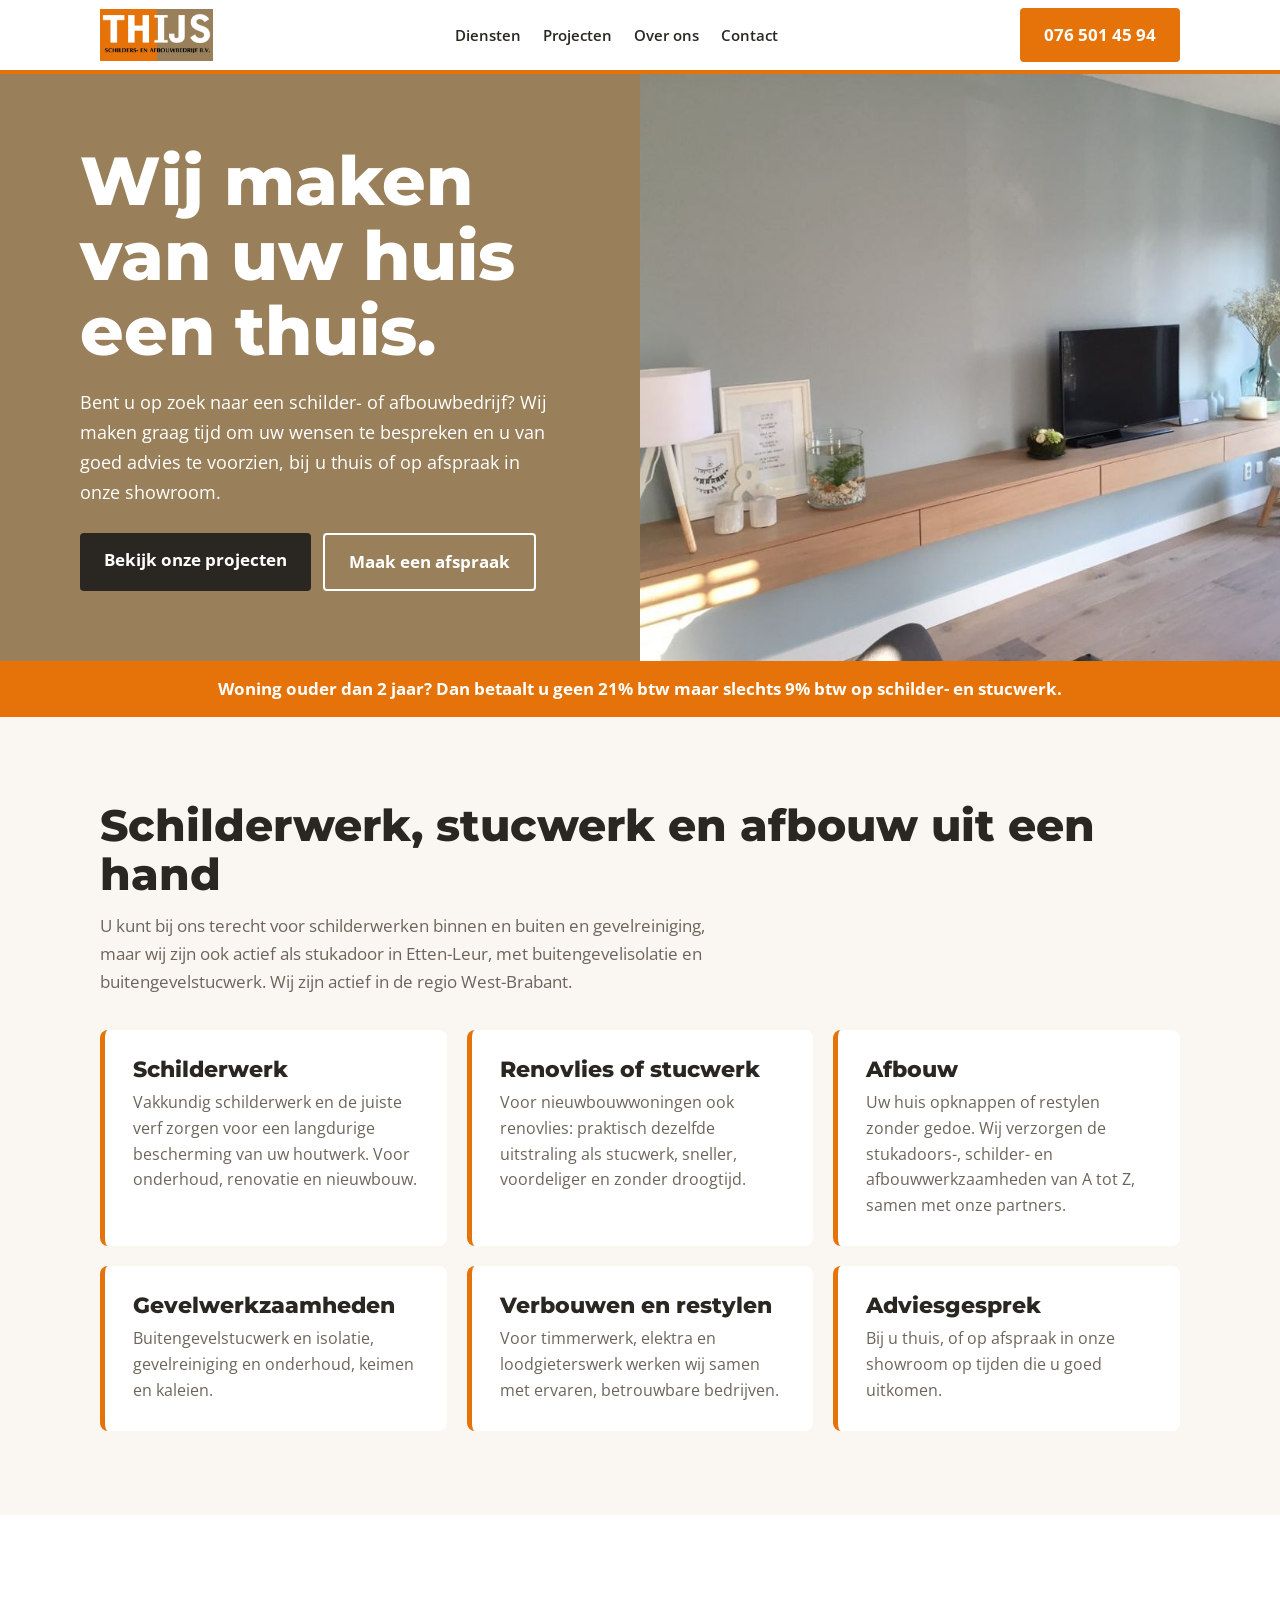
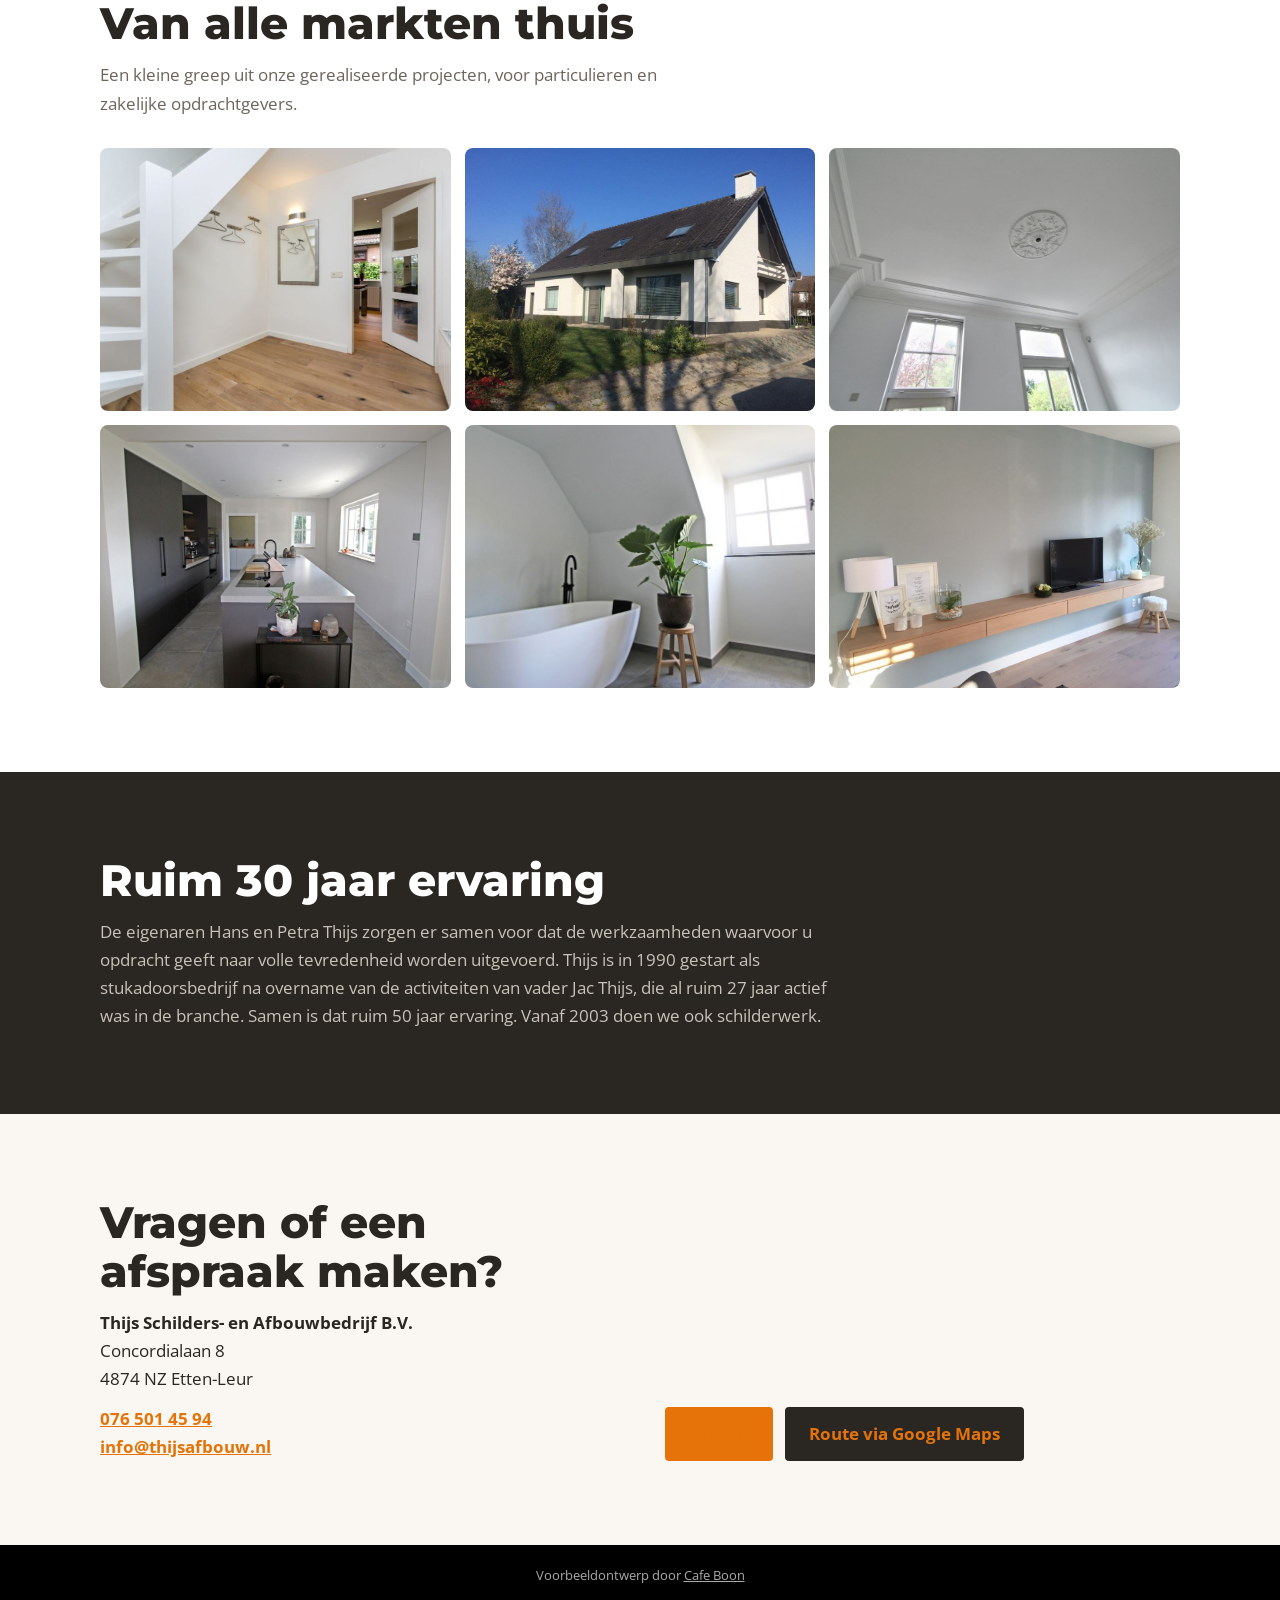
==== index.html @ b9b505c5 "Voorbeeldwebsite voor Thijs Schilders- en Afbouwbedrijf" ====
<!doctype html>
<html lang="nl">
<head>
<meta charset="utf-8">
<meta name="viewport" content="width=device-width,initial-scale=1">
<title>Thijs Schilders- en Afbouwbedrijf | Schilder en stukadoor in Etten-Leur</title>
<meta name="description" content="Thijs Schilders- en Afbouwbedrijf in Etten-Leur: schilderwerk, renovlies en stucwerk, afbouw en gevelwerkzaamheden in West-Brabant. Ruim 30 jaar ervaring. Bel 076 501 45 94.">
<meta name="robots" content="noindex">
<meta property="og:title" content="Thijs Schilders- en Afbouwbedrijf, Etten-Leur">
<meta property="og:description" content="Wij maken van uw huis een thuis. Schilderwerk, stucwerk en afbouw in West-Brabant.">
<meta property="og:image" content="https://thijsafbouw.cafeboon.com/images/og.jpg">
<link rel="icon" href="images/favicon.png">
<link rel="preconnect" href="https://fonts.googleapis.com"><link rel="preconnect" href="https://fonts.gstatic.com" crossorigin>
<link href="https://fonts.googleapis.com/css2?family=Montserrat:wght@800&family=Open+Sans:wght@400;600;700&display=swap" rel="stylesheet">
<link rel="stylesheet" href="style.css">
</head>
<body>
<div class="top"><div class="in"><a href="#"><img src="images/logo.png" alt="Thijs Schilders- en Afbouwbedrijf" width="113" height="52"></a>
<nav><a href="#diensten">Diensten</a><a href="#projecten">Projecten</a><a href="#over">Over ons</a><a href="#contact">Contact</a></nav>
<a class="btn" href="tel:+31765014594">076 501 45 94</a></div></div>

<div class="hero">
<div class="t"><h1>Wij maken van uw huis een thuis.</h1>
<p>Bent u op zoek naar een schilder- of afbouwbedrijf? Wij maken graag tijd om uw wensen te bespreken en u van goed advies te voorzien, bij u thuis of op afspraak in onze showroom.</p>
<div class="row"><a class="btn d" href="#projecten">Bekijk onze projecten</a><a class="btn o" href="#contact">Maak een afspraak</a></div></div>
<img src="images/woonkamer.jpg" alt="Woonkamer afgewerkt door Thijs Afbouw" width="1000" height="750">
</div>
<div class="btw">Woning ouder dan 2 jaar? Dan betaalt u geen 21% btw maar slechts 9% btw op schilder- en stucwerk.</div>

<section id="diensten"><div class="wrap">
<h2>Schilderwerk, stucwerk en afbouw uit een hand</h2>
<p class="lead">U kunt bij ons terecht voor schilderwerken binnen en buiten en gevelreiniging, maar wij zijn ook actief als stukadoor in Etten-Leur, met buitengevelisolatie en buitengevelstucwerk. Wij zijn actief in de regio West-Brabant.</p>
<div class="svc">
<div><h3>Schilderwerk</h3><p>Vakkundig schilderwerk en de juiste verf zorgen voor een langdurige bescherming van uw houtwerk. Voor onderhoud, renovatie en nieuwbouw.</p></div>
<div><h3>Renovlies of stucwerk</h3><p>Voor nieuwbouwwoningen ook renovlies: praktisch dezelfde uitstraling als stucwerk, sneller, voordeliger en zonder droogtijd.</p></div>
<div><h3>Afbouw</h3><p>Uw huis opknappen of restylen zonder gedoe. Wij verzorgen de stukadoors-, schilder- en afbouwwerkzaamheden van A tot Z, samen met onze partners.</p></div>
<div><h3>Gevelwerkzaamheden</h3><p>Buitengevelstucwerk en isolatie, gevelreiniging en onderhoud, keimen en kaleien.</p></div>
<div><h3>Verbouwen en restylen</h3><p>Voor timmerwerk, elektra en loodgieterswerk werken wij samen met ervaren, betrouwbare bedrijven.</p></div>
<div><h3>Adviesgesprek</h3><p>Bij u thuis, of op afspraak in onze showroom op tijden die u goed uitkomen.</p></div>
</div></div></section>

<section id="projecten" style="background:#fff"><div class="wrap">
<h2>Van alle markten thuis</h2>
<p class="lead">Een kleine greep uit onze gerealiseerde projecten, voor particulieren en zakelijke opdrachtgevers.</p>
<div class="gal">
<img src="images/huis.jpg" alt="Woning met buitenwerk door Thijs Afbouw" loading="lazy">
<img src="images/hal.jpg" alt="Hal en trap, schilderwerk" loading="lazy">
<img src="images/plafond.jpg" alt="Plafond met sierrozet en lijstwerk" loading="lazy">
<img src="images/keuken.jpg" alt="Keuken met afgewerkte wanden" loading="lazy">
<img src="images/badkamer.jpg" alt="Badkamer onder het schuine dak" loading="lazy">
<img src="images/woonkamer.jpg" alt="Woonkamer met gestuukte wand" loading="lazy">
</div></div></section>

<section id="over" class="dark"><div class="wrap">
<h2>Ruim 30 jaar ervaring</h2>
<p class="lead" style="max-width:760px">De eigenaren Hans en Petra Thijs zorgen er samen voor dat de werkzaamheden waarvoor u opdracht geeft naar volle tevredenheid worden uitgevoerd. Thijs is in 1990 gestart als stukadoorsbedrijf na overname van de activiteiten van vader Jac Thijs, die al ruim 27 jaar actief was in de branche. Samen is dat ruim 50 jaar ervaring. Vanaf 2003 doen we ook schilderwerk.</p>
</div></section>

<section id="contact" class="contact"><div class="wrap g">
<div><h2>Vragen of een afspraak maken?</h2><p style="margin-top:12px"><b>Thijs Schilders- en Afbouwbedrijf B.V.</b><br>Concordialaan 8<br>4874 NZ Etten-Leur</p>
<p style="margin-top:12px"><a href="tel:+31765014594">076 501 45 94</a><br><a href="mailto:info@thijsafbouw.nl">info@thijsafbouw.nl</a></p></div>
<div style="align-self:end"><a class="btn" href="tel:+31765014594">Bel ons</a> &nbsp; <a class="btn d" href="https://www.google.com/maps/search/?api=1&query=Concordialaan+8+4874+NZ+Etten-Leur">Route via Google Maps</a></div>
</div></section>
<footer>Voorbeeldontwerp door <a href="https://cafeboon.com">Cafe Boon</a></footer>
</body></html>
---- style.css ----
:root{--o:#e57309;--t:#99805b;--k:#2a2622;--w:#faf7f2;--mut:#6d655b}
*{box-sizing:border-box;margin:0}
html{scroll-behavior:smooth}
body{background:var(--w);color:var(--k);font:17px/1.65 'Open Sans',system-ui,sans-serif}
img{display:block;max-width:100%}a{color:inherit}
h1,h2,h3{font-family:'Montserrat',sans-serif;font-weight:800;line-height:1.1}
.top{background:#fff;border-bottom:4px solid var(--o);position:sticky;top:0;z-index:10}
.top .in{max-width:1120px;margin:auto;padding:8px 20px;display:flex;align-items:center;justify-content:space-between;gap:16px}
.top img{height:52px;width:auto}
nav{display:flex;gap:22px;font-weight:600;font-size:15px}nav a{text-decoration:none}
.btn{display:inline-block;background:var(--o);color:#fff;font-weight:700;text-decoration:none;padding:13px 24px;border-radius:4px}
.btn.o{background:none;border:2px solid #fff}.btn.d{background:var(--k)}
.hero{display:grid;grid-template-columns:1fr 1fr;min-height:560px}
.hero .t{background:var(--t);color:#fff;padding:70px max(20px,calc((100vw - 1120px)/2)) 70px max(20px,calc((100vw - 1120px)/2))}
.hero h1{font-size:clamp(38px,6vw,68px);margin-bottom:20px}
.hero p{max-width:480px;font-size:18px;margin-bottom:26px}
.hero .row{display:flex;gap:12px;flex-wrap:wrap}
.hero img{width:100%;height:100%;object-fit:cover}
.btw{background:var(--o);color:#fff;text-align:center;padding:14px 20px;font-weight:700}
.wrap{max-width:1120px;margin:auto;padding:0 20px}
section{padding:84px 0}
h2{font-size:clamp(28px,4.4vw,44px);margin-bottom:14px}
.lead{color:var(--mut);max-width:620px}
.svc{display:grid;grid-template-columns:repeat(3,1fr);gap:20px;margin-top:34px}
.svc div{background:#fff;border-radius:8px;padding:28px;border-left:5px solid var(--o)}
.svc h3{font-size:22px;margin-bottom:8px}.svc p{font-size:15.5px;color:var(--mut)}
.gal{display:grid;grid-template-columns:repeat(3,1fr);gap:14px;margin-top:30px}
.gal img{width:100%;aspect-ratio:4/3;object-fit:cover;border-radius:8px}
.split{display:grid;grid-template-columns:1fr 1fr;gap:56px;align-items:center}
.split img{border-radius:8px;width:100%}
.dark{background:var(--k);color:#fff}.dark .lead{color:#c9c2b8}
.contact .g{display:grid;grid-template-columns:1fr 1fr;gap:50px}
.contact a{color:var(--o);font-weight:700}
footer{background:#000;color:#aaa;text-align:center;font-size:13px;padding:20px}footer a{color:#aaa}
@media(max-width:860px){nav{display:none}.hero{grid-template-columns:1fr}.hero img{height:300px}.hero .t{padding:50px 20px}.svc,.gal{grid-template-columns:1fr}.split,.contact .g{grid-template-columns:1fr;gap:30px}section{padding:56px 0}}
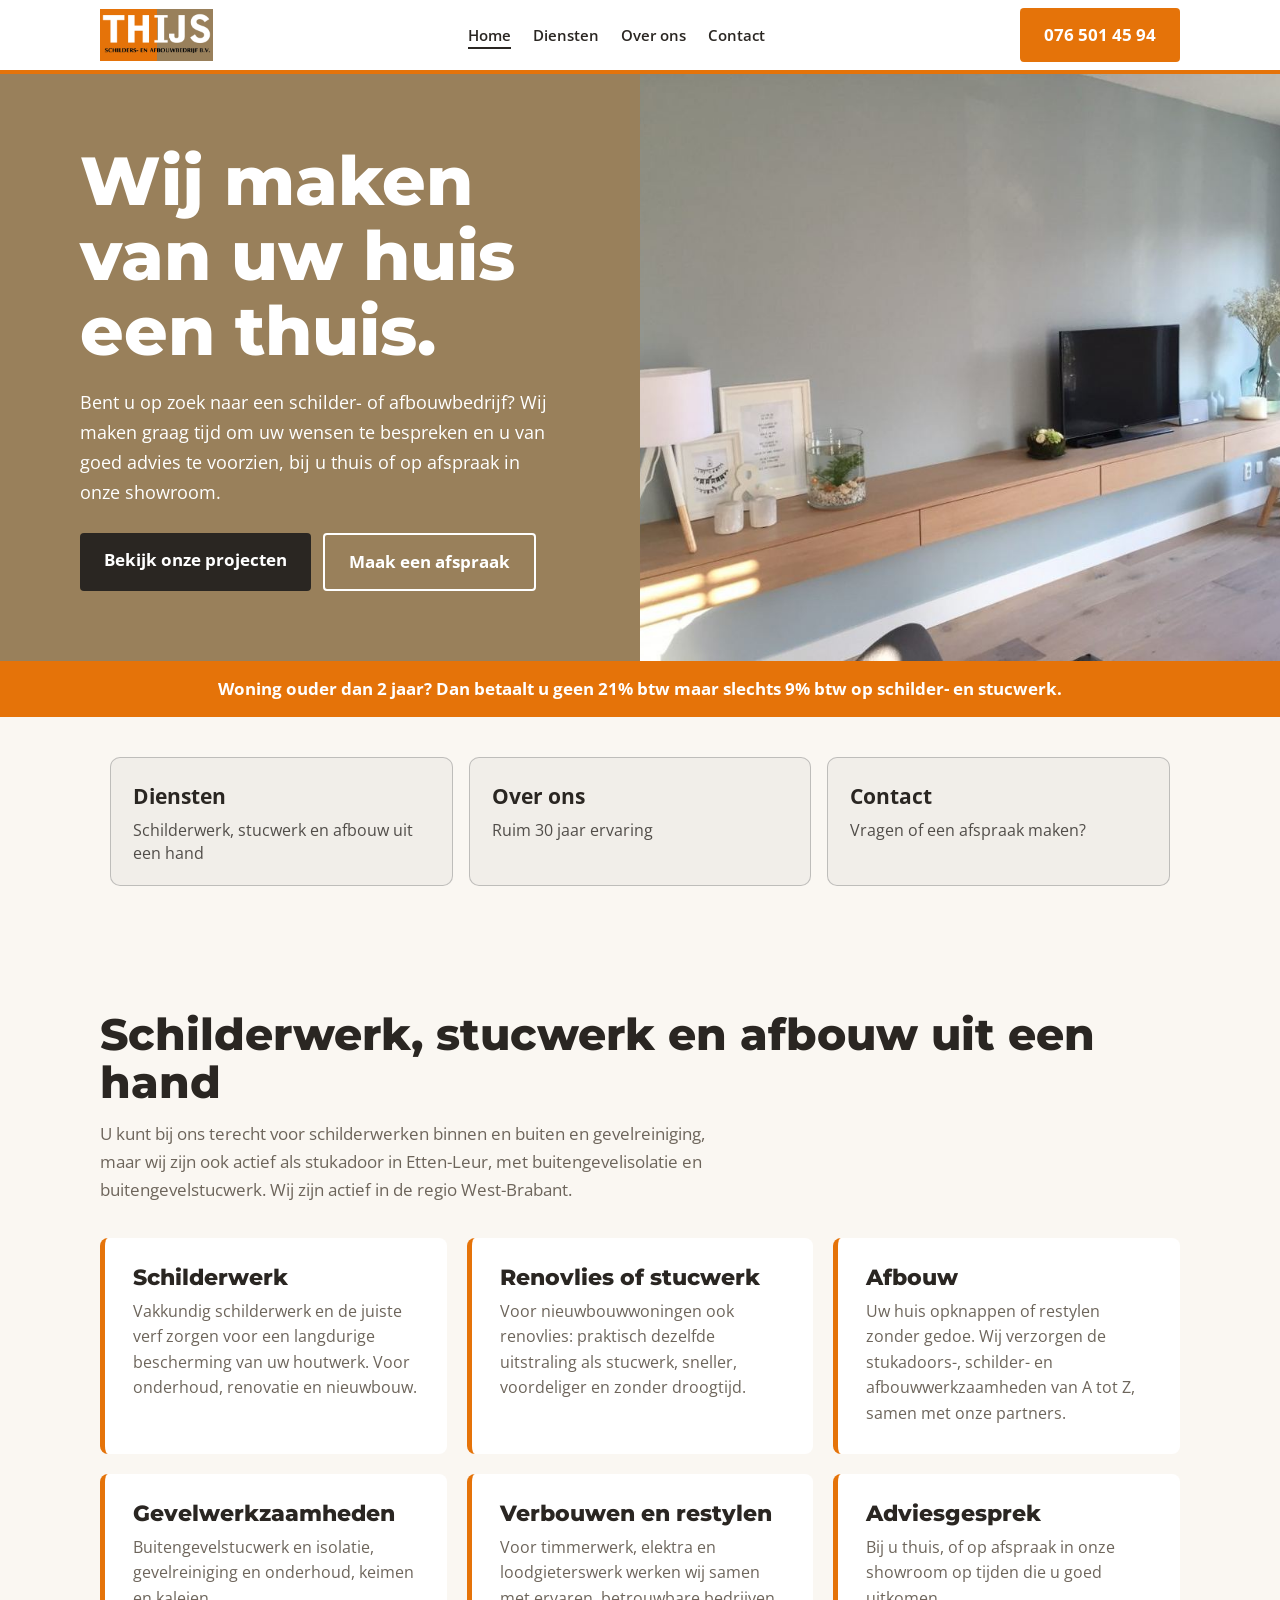
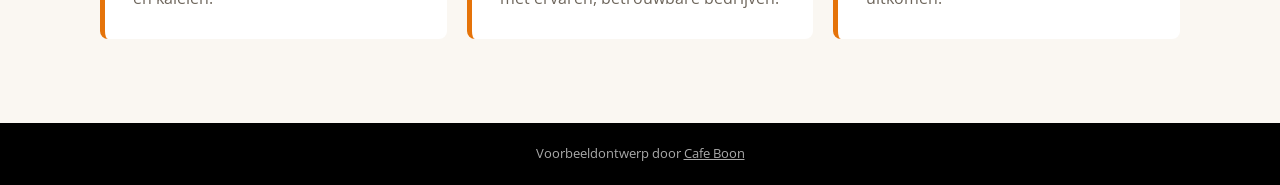
==== commit a526ea2d: "Website opgedeeld in meerdere pagina's" ====
--- a/index.html
+++ b/index.html
@@ -15,19 +15,19 @@
 <link rel="stylesheet" href="style.css">
 </head>
 <body>
-<div class="top"><div class="in"><a href="#"><img src="images/logo.png" alt="Thijs Schilders- en Afbouwbedrijf" width="113" height="52"></a>
-<nav><a href="#diensten">Diensten</a><a href="#projecten">Projecten</a><a href="#over">Over ons</a><a href="#contact">Contact</a></nav>
+<div class="top"><div class="in"><a href="index.html"><img alt="Thijs Schilders- en Afbouwbedrijf" height="52" src="images/logo.png" width="113"/></a>
+<nav><a aria-current="page" href="index.html">Home</a><a href="aanbod.html">Diensten</a><a href="over.html">Over ons</a><a href="contact.html">Contact</a></nav>
 <a class="btn" href="tel:+31765014594">076 501 45 94</a></div></div>
-
+<div aria-label="Pagina's" class="sn-bar" role="navigation"><a aria-current="page" class="sn-link" href="index.html">Home</a><a class="sn-link" href="aanbod.html">Diensten</a><a class="sn-link" href="over.html">Over ons</a><a class="sn-link" href="contact.html">Contact</a></div>
 <div class="hero">
 <div class="t"><h1>Wij maken van uw huis een thuis.</h1>
 <p>Bent u op zoek naar een schilder- of afbouwbedrijf? Wij maken graag tijd om uw wensen te bespreken en u van goed advies te voorzien, bij u thuis of op afspraak in onze showroom.</p>
-<div class="row"><a class="btn d" href="#projecten">Bekijk onze projecten</a><a class="btn o" href="#contact">Maak een afspraak</a></div></div>
-<img src="images/woonkamer.jpg" alt="Woonkamer afgewerkt door Thijs Afbouw" width="1000" height="750">
+<div class="row"><a class="btn d" href="aanbod.html#projecten">Bekijk onze projecten</a><a class="btn o" href="contact.html">Maak een afspraak</a></div></div>
+<img alt="Woonkamer afgewerkt door Thijs Afbouw" height="750" src="images/woonkamer.jpg" width="1000"/>
 </div>
 <div class="btw">Woning ouder dan 2 jaar? Dan betaalt u geen 21% btw maar slechts 9% btw op schilder- en stucwerk.</div>
-
-<section id="diensten"><div class="wrap">
+<div class="sn-cards"><a class="sn-card" href="aanbod.html"><strong>Diensten</strong><span>Schilderwerk, stucwerk en afbouw uit een hand</span></a><a class="sn-card" href="over.html"><strong>Over ons</strong><span>Ruim 30 jaar ervaring</span></a><a class="sn-card" href="contact.html"><strong>Contact</strong><span>Vragen of een afspraak maken?</span></a></div>
+<section><div class="wrap">
 <h2>Schilderwerk, stucwerk en afbouw uit een hand</h2>
 <p class="lead">U kunt bij ons terecht voor schilderwerken binnen en buiten en gevelreiniging, maar wij zijn ook actief als stukadoor in Etten-Leur, met buitengevelisolatie en buitengevelstucwerk. Wij zijn actief in de regio West-Brabant.</p>
 <div class="svc">
@@ -38,28 +38,5 @@
 <div><h3>Verbouwen en restylen</h3><p>Voor timmerwerk, elektra en loodgieterswerk werken wij samen met ervaren, betrouwbare bedrijven.</p></div>
 <div><h3>Adviesgesprek</h3><p>Bij u thuis, of op afspraak in onze showroom op tijden die u goed uitkomen.</p></div>
 </div></div></section>
-
-<section id="projecten" style="background:#fff"><div class="wrap">
-<h2>Van alle markten thuis</h2>
-<p class="lead">Een kleine greep uit onze gerealiseerde projecten, voor particulieren en zakelijke opdrachtgevers.</p>
-<div class="gal">
-<img src="images/huis.jpg" alt="Woning met buitenwerk door Thijs Afbouw" loading="lazy">
-<img src="images/hal.jpg" alt="Hal en trap, schilderwerk" loading="lazy">
-<img src="images/plafond.jpg" alt="Plafond met sierrozet en lijstwerk" loading="lazy">
-<img src="images/keuken.jpg" alt="Keuken met afgewerkte wanden" loading="lazy">
-<img src="images/badkamer.jpg" alt="Badkamer onder het schuine dak" loading="lazy">
-<img src="images/woonkamer.jpg" alt="Woonkamer met gestuukte wand" loading="lazy">
-</div></div></section>
-
-<section id="over" class="dark"><div class="wrap">
-<h2>Ruim 30 jaar ervaring</h2>
-<p class="lead" style="max-width:760px">De eigenaren Hans en Petra Thijs zorgen er samen voor dat de werkzaamheden waarvoor u opdracht geeft naar volle tevredenheid worden uitgevoerd. Thijs is in 1990 gestart als stukadoorsbedrijf na overname van de activiteiten van vader Jac Thijs, die al ruim 27 jaar actief was in de branche. Samen is dat ruim 50 jaar ervaring. Vanaf 2003 doen we ook schilderwerk.</p>
-</div></section>
-
-<section id="contact" class="contact"><div class="wrap g">
-<div><h2>Vragen of een afspraak maken?</h2><p style="margin-top:12px"><b>Thijs Schilders- en Afbouwbedrijf B.V.</b><br>Concordialaan 8<br>4874 NZ Etten-Leur</p>
-<p style="margin-top:12px"><a href="tel:+31765014594">076 501 45 94</a><br><a href="mailto:info@thijsafbouw.nl">info@thijsafbouw.nl</a></p></div>
-<div style="align-self:end"><a class="btn" href="tel:+31765014594">Bel ons</a> &nbsp; <a class="btn d" href="https://www.google.com/maps/search/?api=1&query=Concordialaan+8+4874+NZ+Etten-Leur">Route via Google Maps</a></div>
-</div></section>
 <footer>Voorbeeldontwerp door <a href="https://cafeboon.com">Cafe Boon</a></footer>
 </body></html>
--- a/style.css
+++ b/style.css
@@ -30,6 +30,20 @@
 .split img{border-radius:8px;width:100%}
 .dark{background:var(--k);color:#fff}.dark .lead{color:#c9c2b8}
 .contact .g{display:grid;grid-template-columns:1fr 1fr;gap:50px}
-.contact a{color:var(--o);font-weight:700}
+.contact a:not(.btn){color:var(--o);font-weight:700}
 footer{background:#000;color:#aaa;text-align:center;font-size:13px;padding:20px}footer a{color:#aaa}
 @media(max-width:860px){nav{display:none}.hero{grid-template-columns:1fr}.hero img{height:300px}.hero .t{padding:50px 20px}.svc,.gal{grid-template-columns:1fr}.split,.contact .g{grid-template-columns:1fr;gap:30px}section{padding:56px 0}}
+/* sitenav:start */
+.sn-bar{display:none;gap:6px;overflow-x:auto;white-space:nowrap;-webkit-overflow-scrolling:touch;padding:8px 12px;background:inherit;color:inherit;font:inherit;line-height:1.2;border-bottom:1px solid rgba(128,128,128,.35);box-sizing:border-box;max-width:100%}
+.sn-bar a.sn-link{flex:0 0 auto;padding:9px 15px;border-radius:999px;color:inherit;text-decoration:none;font-size:15px;font-weight:600;letter-spacing:0;text-transform:none;margin:0}
+.sn-bar a.sn-link[aria-current="page"]{background:rgba(128,128,128,.2);box-shadow:inset 0 -2px 0 currentColor}
+@media(max-width:860px){.sn-bar{display:flex}}
+nav a[aria-current="page"]:not(.cta):not(.btn):not(.call){text-decoration:underline;text-underline-offset:6px;text-decoration-thickness:2px}
+.sn-head{max-width:1100px;margin:0 auto;padding:40px 20px 0;box-sizing:border-box}
+.sn-head h1{margin:0;color:inherit;font-size:clamp(30px,5vw,46px);line-height:1.1}
+.sn-cards{max-width:1100px;margin:0 auto;padding:40px 20px;display:grid;grid-template-columns:repeat(auto-fit,minmax(230px,1fr));gap:16px;box-sizing:border-box}
+.sn-card{display:block;padding:20px 22px;border:1px solid rgba(128,128,128,.45);border-radius:10px;background:rgba(128,128,128,.07);color:inherit;text-decoration:none;min-width:0}
+.sn-card strong{display:block;font-size:1.25em;margin:0 0 6px;color:inherit}
+.sn-card span{display:block;opacity:.8;font-size:.95em;line-height:1.4}
+.sn-card:hover,.sn-card:focus-visible{border-color:currentColor}
+/* sitenav:end */
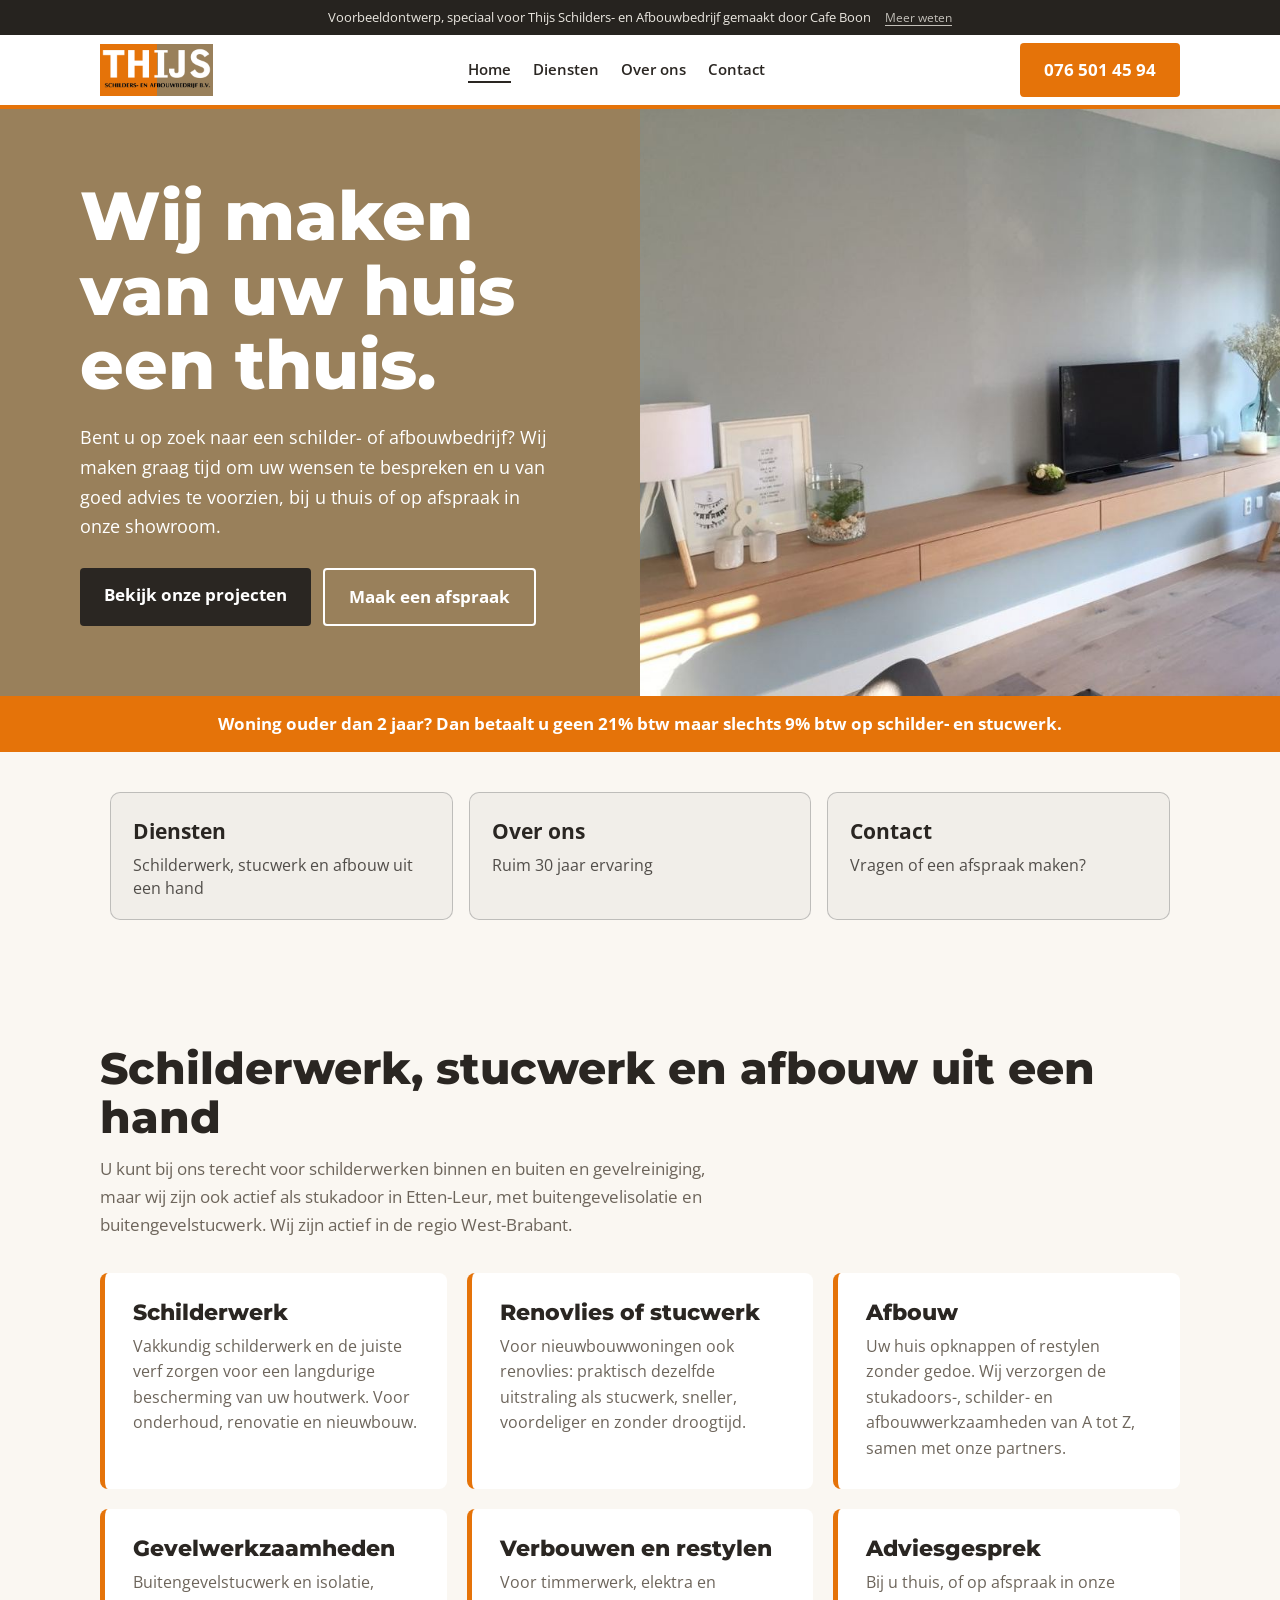
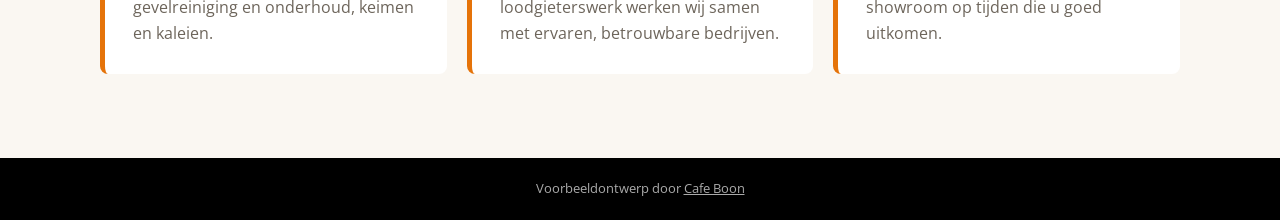
==== commit 70f2dd04: "Werkende formulieren voor afspraken en aanvragen" ====
--- a/index.html
+++ b/index.html
@@ -15,6 +15,7 @@
 <link rel="stylesheet" href="style.css">
 </head>
 <body>
+<div class="vb-banner" role="note"><span>Voorbeeldontwerp, speciaal voor Thijs Schilders- en Afbouwbedrijf gemaakt door Cafe Boon</span><a href="https://cafeboon.com">Meer weten</a></div>
 <div class="top"><div class="in"><a href="index.html"><img alt="Thijs Schilders- en Afbouwbedrijf" height="52" src="images/logo.png" width="113"/></a>
 <nav><a aria-current="page" href="index.html">Home</a><a href="aanbod.html">Diensten</a><a href="over.html">Over ons</a><a href="contact.html">Contact</a></nav>
 <a class="btn" href="tel:+31765014594">076 501 45 94</a></div></div>
--- a/style.css
+++ b/style.css
@@ -47,3 +47,31 @@
 .sn-card span{display:block;opacity:.8;font-size:.95em;line-height:1.4}
 .sn-card:hover,.sn-card:focus-visible{border-color:currentColor}
 /* sitenav:end */
+/* voorbeeld-formulier:start */
+@layer sn{.sn-form button.btn{border:0;font:inherit;cursor:pointer;line-height:1.2}}
+.sn-formsec{padding:36px 0 72px}
+.sn-formwrap{max-width:1100px;margin:0 auto;padding:0 20px;box-sizing:border-box}
+.sn-formwrap>h2{margin:0 0 12px}
+.sn-formwrap>.sn-lead,.sn-formwrap>.sn-form,.sn-formwrap>.sn-done{max-width:720px}
+.sn-formwrap .sn-lead{margin:0 0 24px;opacity:.85}
+.sn-form{display:grid;grid-template-columns:1fr 1fr;gap:16px}
+.sn-field{display:flex;flex-direction:column;gap:6px;min-width:0;text-align:left}
+.sn-field.full{grid-column:1/-1}
+.sn-field label{font-size:14px;font-weight:600}
+.sn-field input,.sn-field select,.sn-field textarea{font:inherit;font-size:16px;line-height:1.4;color:inherit;background:rgba(128,128,128,.12);border:1px solid rgba(128,128,128,.55);border-radius:8px;padding:11px 12px;width:100%;box-sizing:border-box;min-width:0;max-width:100%;-webkit-appearance:none;appearance:none}
+.sn-field select{background-image:linear-gradient(45deg,transparent 50%,currentColor 50%),linear-gradient(135deg,currentColor 50%,transparent 50%);background-position:calc(100% - 20px) 50%,calc(100% - 15px) 50%;background-size:5px 5px;background-repeat:no-repeat;padding-right:38px}
+.sn-field select option{color:#111;background:#fff}
+.sn-field textarea{resize:vertical}
+.sn-field input:focus,.sn-field select:focus,.sn-field textarea:focus{outline:2px solid currentColor;outline-offset:1px}
+.sn-done{padding:28px;border:1px solid rgba(128,128,128,.55);border-radius:12px;background:rgba(128,128,128,.1)}
+.sn-done h2{margin:0 0 10px}
+.sn-done p{margin:0}
+.sn-done a{text-decoration:underline;text-underline-offset:3px;font-weight:600}
+.sn-formlink{padding:0 0 56px}
+@media(max-width:640px){.sn-form{grid-template-columns:1fr}.sn-formsec{padding:24px 0 56px}}
+/* voorbeeld-formulier:end */
+/* voorbeeldbanner:start */
+.vb-banner{display:flex;flex-wrap:wrap;justify-content:center;align-items:baseline;gap:2px 14px;padding:8px 16px;background:#26231f;color:#e9e6df;font-size:13px;line-height:1.45;letter-spacing:0;text-transform:none;font-weight:400;text-align:center;position:relative;z-index:1000}
+.vb-banner a{color:inherit;opacity:.8;text-decoration:underline;text-underline-offset:3px;font-size:12px;font-weight:400;white-space:nowrap;letter-spacing:0;text-transform:none}
+.vb-banner a:hover{opacity:1}
+/* voorbeeldbanner:end */
